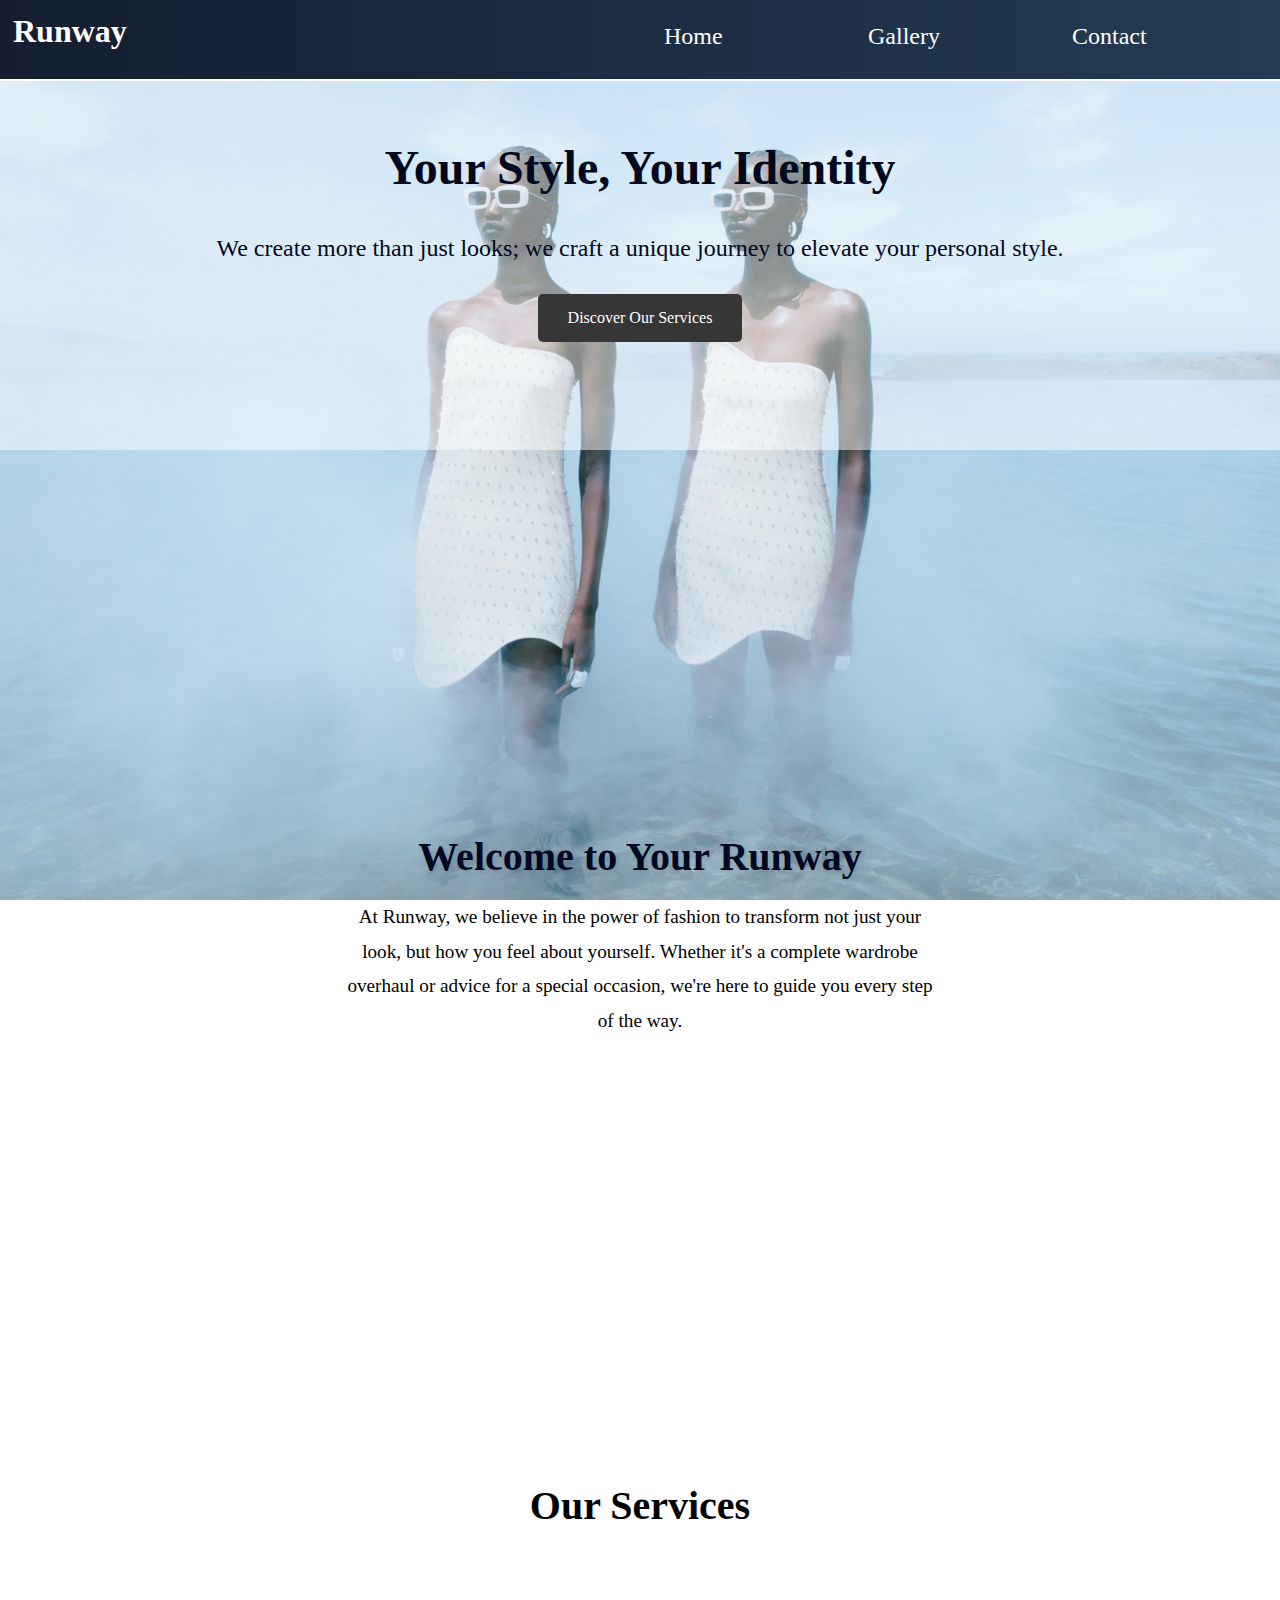
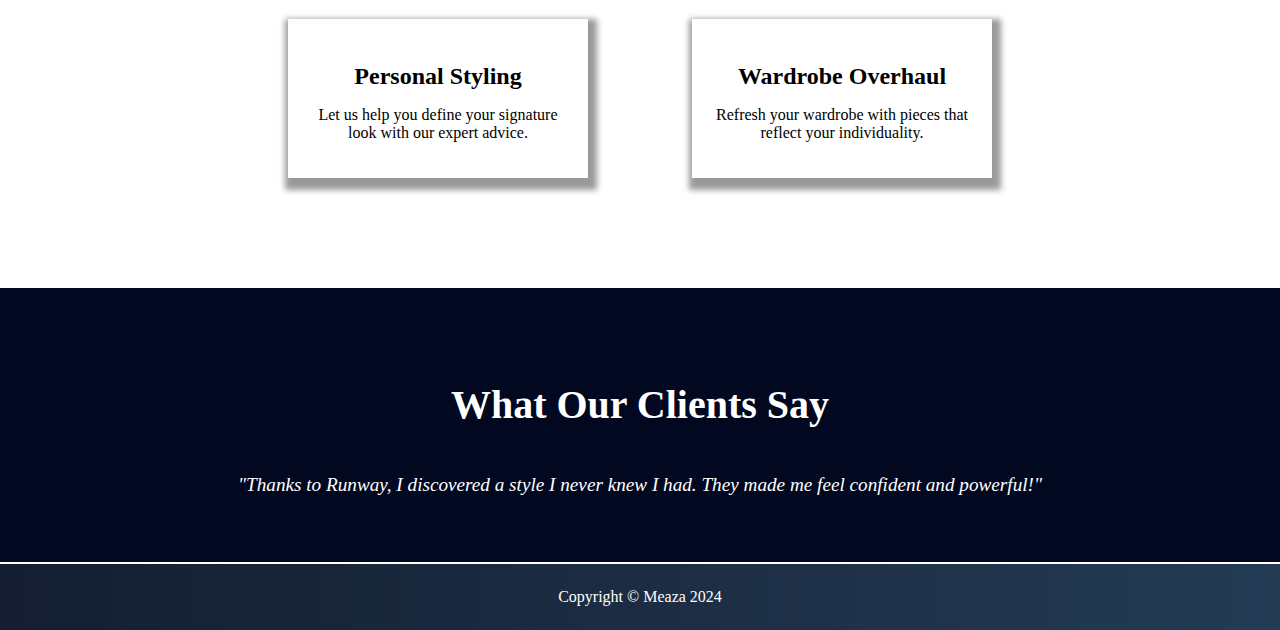
==== index.html @ 69cf2373 "fist commit" ====
<!DOCTYPE html>
<html lang="en">
<head>
    <meta charset="UTF-8">
    <meta name="viewport" content="width=device-width, initial-scale=1.0">
    <title>Web page</title>
    <link rel="stylesheet" href="./styles/master.css">
    <link rel="stylesheet" href="./styles/index.css">
</head>

<body>
    <header class="header">
        <h1 class="logo">Runway</h1>
        <nav class="navbar">
            <a href="./index.html">Home</a>
            <a href="./gallery.html">Gallery</a>
            <a href="./contact_page.html">Contact</a>
            <div class="dot"></div>
        </nav>
    </header>

    <main class="main-content">
        <section class="welcome-section">
            <h1>Your Style, Your Identity</h1>
            <p>We create more than just looks; we craft a unique journey to elevate your personal style.</p>
            <a href="contact_page.html" class="contact-button">Discover Our Services</a>
        </section>

        <section class="about-us">
            <h2>Welcome to Your Runway</h2>
            <p>At Runway, we believe in the power of fashion to transform not just your look, but how you feel about yourself. Whether it's a complete wardrobe overhaul or advice for a special occasion, we're here to guide you every step of the way.</p>
        </section>

        <section class="services">
            <h2>Our Services</h2>
            <div class="service-container">
                <a href="contact_page.html"><h3>Personal Styling</h3></a>
                <p>Let us help you define your signature look with our expert advice.</p>
            </div>

            <div class="service-container">
                <a href="gallery.html"><h3>Wardrobe Overhaul</h3></a>
                <p>Refresh your wardrobe with pieces that reflect your individuality.</p>
            </div>
        </section>

        <section class="testimonial">
            <h2>What Our Clients Say</h2>
            <blockquote>"Thanks to Runway, I discovered a style I never knew I had. They made me feel confident and powerful!"</blockquote>
        </section>
    </main>

    <footer class="footer">
        <p>Copyright &copy; Meaza 2024</p>
    </footer>
</body>
</html>
---- styles/master.css ----
* {
  box-sizing: border-box;
}


html {
  height: 100vh;
}


body {
  margin: 0;
  height: 100%;
}


.header {
  background: linear-gradient(to right, #141e30, #243b55);
  padding: 8px;
  position: fixed;
  top: 0;
  width: 100%;
  z-index: 1000;
  display: flex;
  justify-content: space-between;
  border-bottom: 2px solid white ;
}


.logo {
  color: white;
  margin-top: 5px;
  margin-left: 5px;
}


a {
  text-decoration: none;
}


.navbar {
  margin-top: 15px;
}


.navbar a {
  color: white;
  font-size: 1.5rem;
  font-weight: 500;
  display: inline-block;
  width: 200px;
}


.navbar a:hover {
  color: grey;
}


.navbar .dot {
  width: 8px;
  height: 8px;
  background: white;
  border-radius: 50%;
  opacity: 0;
  transition: all 0.2s ease-in-out;
}


.navbar a:nth-child(1):hover ~ .dot {
  transform: translateX(20px);
  opacity: 1;
}


.navbar a:nth-child(2):hover ~ .dot {
  transform: translateX(230px);
  opacity: 1;
}


.navbar a:nth-child(3):hover ~ .dot {
  transform: translateX(440px);
  opacity: 1;
}


.footer {
  background: linear-gradient(to right, #141e30, #243b55);
  color: white;
  text-align: center;
  padding: 8px;
  border-top: 2px solid white ;
}


@media (max-width: 768px) {
  
  .navbar {
    display: flex;
    gap: 16px;
  }

  .navbar a {
      font-size: 1rem;
      width: auto;
  }

  .Logo {
     margin: 0;
  }

  .footer {
      padding: 12px;
  }
}
---- styles/index.css ----
.main-content {
    background: url(../Bilder/images/2027-Innovation-3x2-Magazine-Article-Landscape-1688x1126-72ppi-2.jpg);
    background-attachment: fixed;
    background-size: cover;
    background-position: center;
}

.welcome-section {
    height: 50vh;
    text-align: center;
    color: #010820;
    background-color: rgba(255, 255, 255, 0.5);
    display: flex;
    justify-content: center;
    align-items: center;
    flex-direction: column;
}

.welcome-section h1 {
    margin-bottom: 8px;
    font-size: 3rem;
    font-family: Georgia, 'Times New Roman', Times, serif;
    font-weight: 550;
}

.welcome-section p {
    padding: 8px;
    font-size: 1.5rem;
}

.contact-button {
    background-color: rgb(54, 54, 54);
    color: white;
    padding: 15px 30px;
    font-size: 1rem;
    cursor: pointer;
    border-radius: 5px;
}

.contact-button:hover {
    background-color: grey;
}

.about-us {
    padding: 350px 50px;
    text-align: center;
    text-emphasis: initial;
}

.about-us h2 {
    font-family: Georgia, 'Times New Roman', Times, serif;
    font-size: 2.5rem;
    margin-bottom: 20px;
    color: #010820;
    text-shadow: 2px 2px 5px rgba(0, 0, 0, 0.1);
}

.about-us p {
    font-family: Georgia, 'Times New Roman', Times, serif;
    font-size: 1.2rem;
    line-height: 1.8;
    max-width: 50%;
    margin: 0 auto;
}

.services {
    background-color: rgb(255, 255, 255, 0.5);
    padding: 60px 20px;
    text-align: center;
}

.services h2 {
    font-size: 2.5rem;
    margin-bottom: 40px;
    color: black;
}

.service-container {
    background-color: #fff;
    padding: 20px;
    width: 300px;
    box-shadow: 3px 6px 6px 6px rgba(0, 0, 0, 0.4);
    display: inline-block;
    justify-content: space-around;
    margin: 50px;
}

.service-container h3 {
    font-size: 1.5rem;
    margin-bottom: 10px;
    color: black;
}

.service-container p {
    font-size: 1rem;
}

.testimonial {
    padding: 60px 20px;
    background-color: #010820;
    color: white;
    text-align: center;
}

.testimonial h2 {
    font-size: 2.5rem;
    margin-bottom: 40px;
}

blockquote {
    font-size: 1.2rem;
    font-style: italic;
    line-height: 1.8;
    margin: 0 auto;
}

@media (max-width: 768px) {
    .about-us p {
        max-width: 100%; 
        font-size: 1rem; 
    }

    .service-container {
        width: 100%; 
        margin: 20px 0;
    }

    .welcome-section h1 {
        font-size: 2rem; 
    }
}
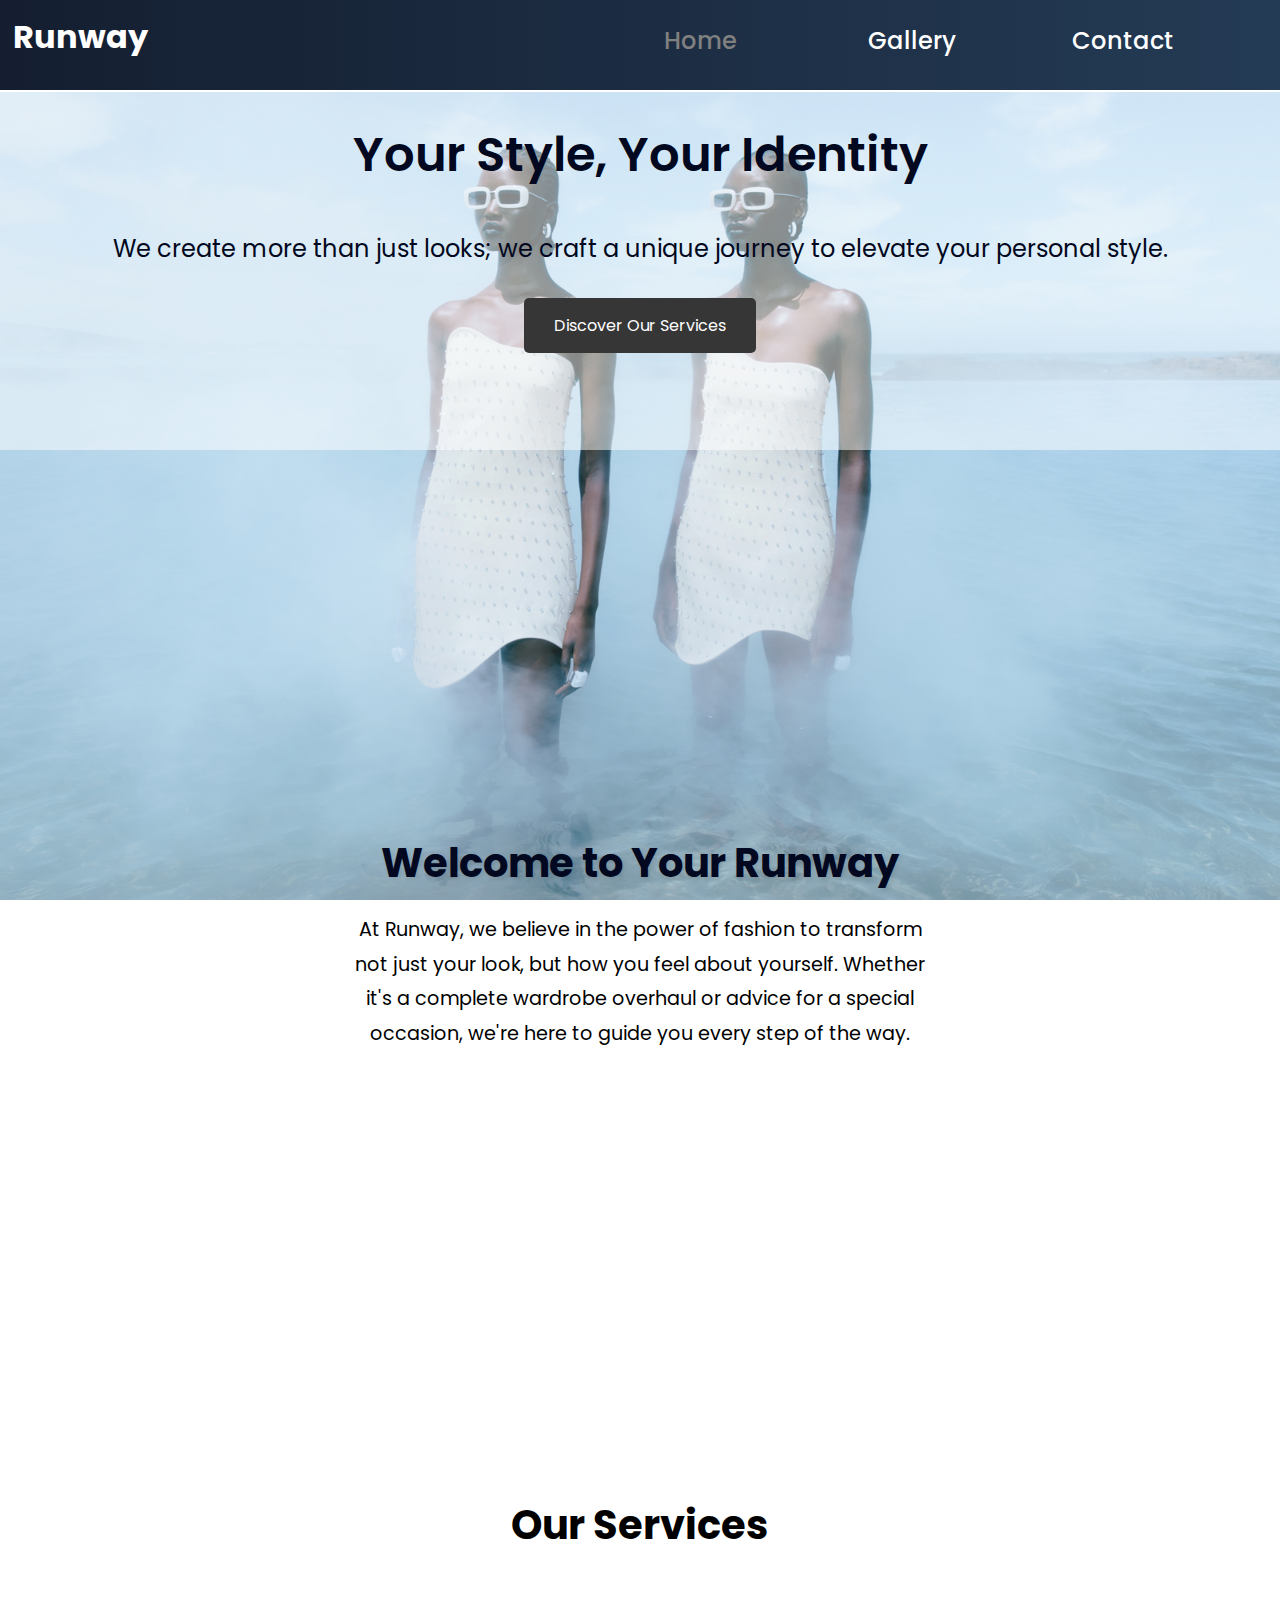
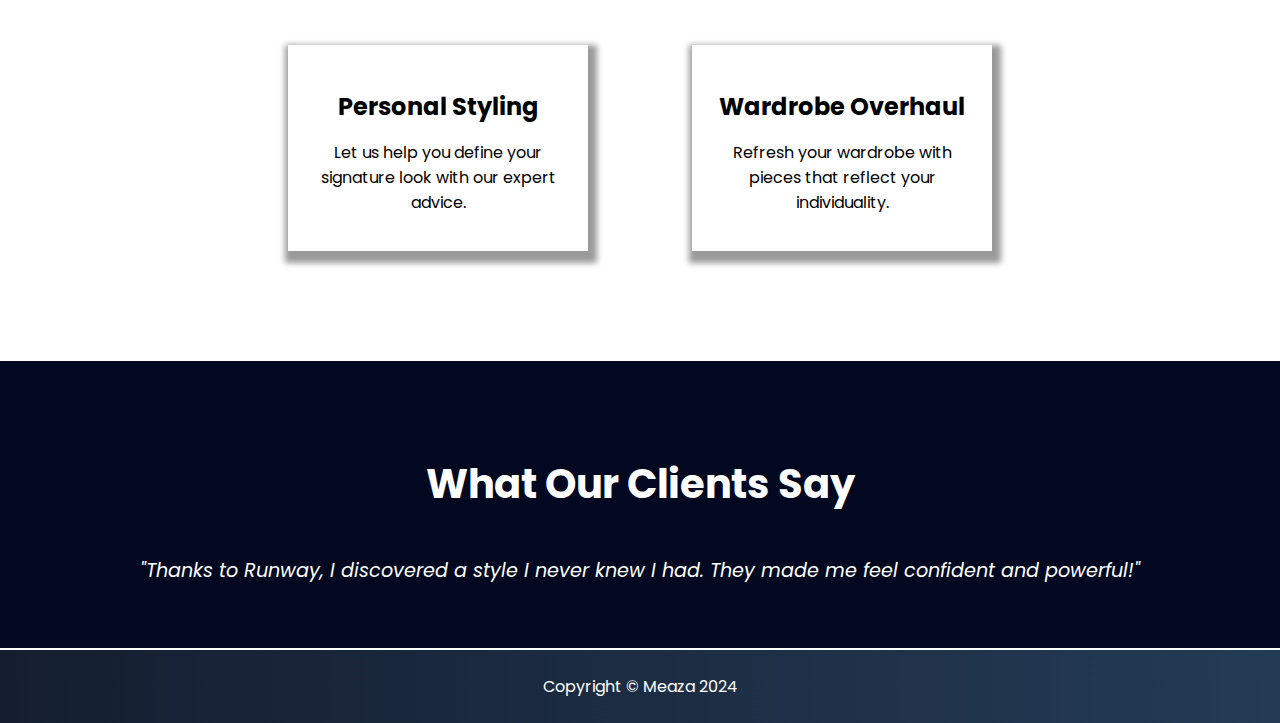
==== commit 0fe696f1: "Put som css styling" ====
--- a/index.html
+++ b/index.html
@@ -6,13 +6,16 @@
     <title>Web page</title>
     <link rel="stylesheet" href="./styles/master.css">
     <link rel="stylesheet" href="./styles/index.css">
+    <link rel="preconnect" href="https://fonts.googleapis.com">
+<link rel="preconnect" href="https://fonts.gstatic.com" crossorigin>
+<link href="https://fonts.googleapis.com/css2?family=Poppins:ital,wght@0,100;0,200;0,300;0,400;0,500;0,600;0,700;0,800;0,900;1,100;1,200;1,300;1,400;1,500;1,600;1,700;1,800;1,900&display=swap" rel="stylesheet">
 </head>
 
 <body>
     <header class="header">
         <h1 class="logo">Runway</h1>
         <nav class="navbar">
-            <a href="./index.html">Home</a>
+            <a href="./index.html" class="active">Home</a>
             <a href="./gallery.html">Gallery</a>
             <a href="./contact_page.html">Contact</a>
             <div class="dot"></div>
--- a/styles/master.css
+++ b/styles/master.css
@@ -10,6 +10,7 @@
 
 
 body {
+  font-family: "Poppins", sans-serif;
   margin: 0;
   height: 100%;
 }
@@ -58,6 +59,9 @@
   color: grey;
 }
 
+.navbar a.active {
+  color: grey;
+}
 
 .navbar .dot {
   width: 8px;
--- a/styles/index.css
+++ b/styles/index.css
@@ -1,3 +1,7 @@
+body {
+    font-family: "Poppins", sans-serif;
+}
+
 .main-content {
     background: url(../Bilder/images/2027-Innovation-3x2-Magazine-Article-Landscape-1688x1126-72ppi-2.jpg);
     background-attachment: fixed;
@@ -19,7 +23,6 @@
 .welcome-section h1 {
     margin-bottom: 8px;
     font-size: 3rem;
-    font-family: Georgia, 'Times New Roman', Times, serif;
     font-weight: 550;
 }
 
@@ -35,6 +38,7 @@
     font-size: 1rem;
     cursor: pointer;
     border-radius: 5px;
+    margin-bottom: 10px;
 }
 
 .contact-button:hover {
@@ -48,7 +52,6 @@
 }
 
 .about-us h2 {
-    font-family: Georgia, 'Times New Roman', Times, serif;
     font-size: 2.5rem;
     margin-bottom: 20px;
     color: #010820;
@@ -56,7 +59,6 @@
 }
 
 .about-us p {
-    font-family: Georgia, 'Times New Roman', Times, serif;
     font-size: 1.2rem;
     line-height: 1.8;
     max-width: 50%;
@@ -115,6 +117,11 @@
 }
 
 @media (max-width: 768px) {
+    .main-content {
+        padding-top: 70px;
+    }
+
+
     .about-us p {
         max-width: 100%; 
         font-size: 1rem; 
@@ -127,5 +134,6 @@
 
     .welcome-section h1 {
         font-size: 2rem; 
+        padding: 10px;
     }
-}
+}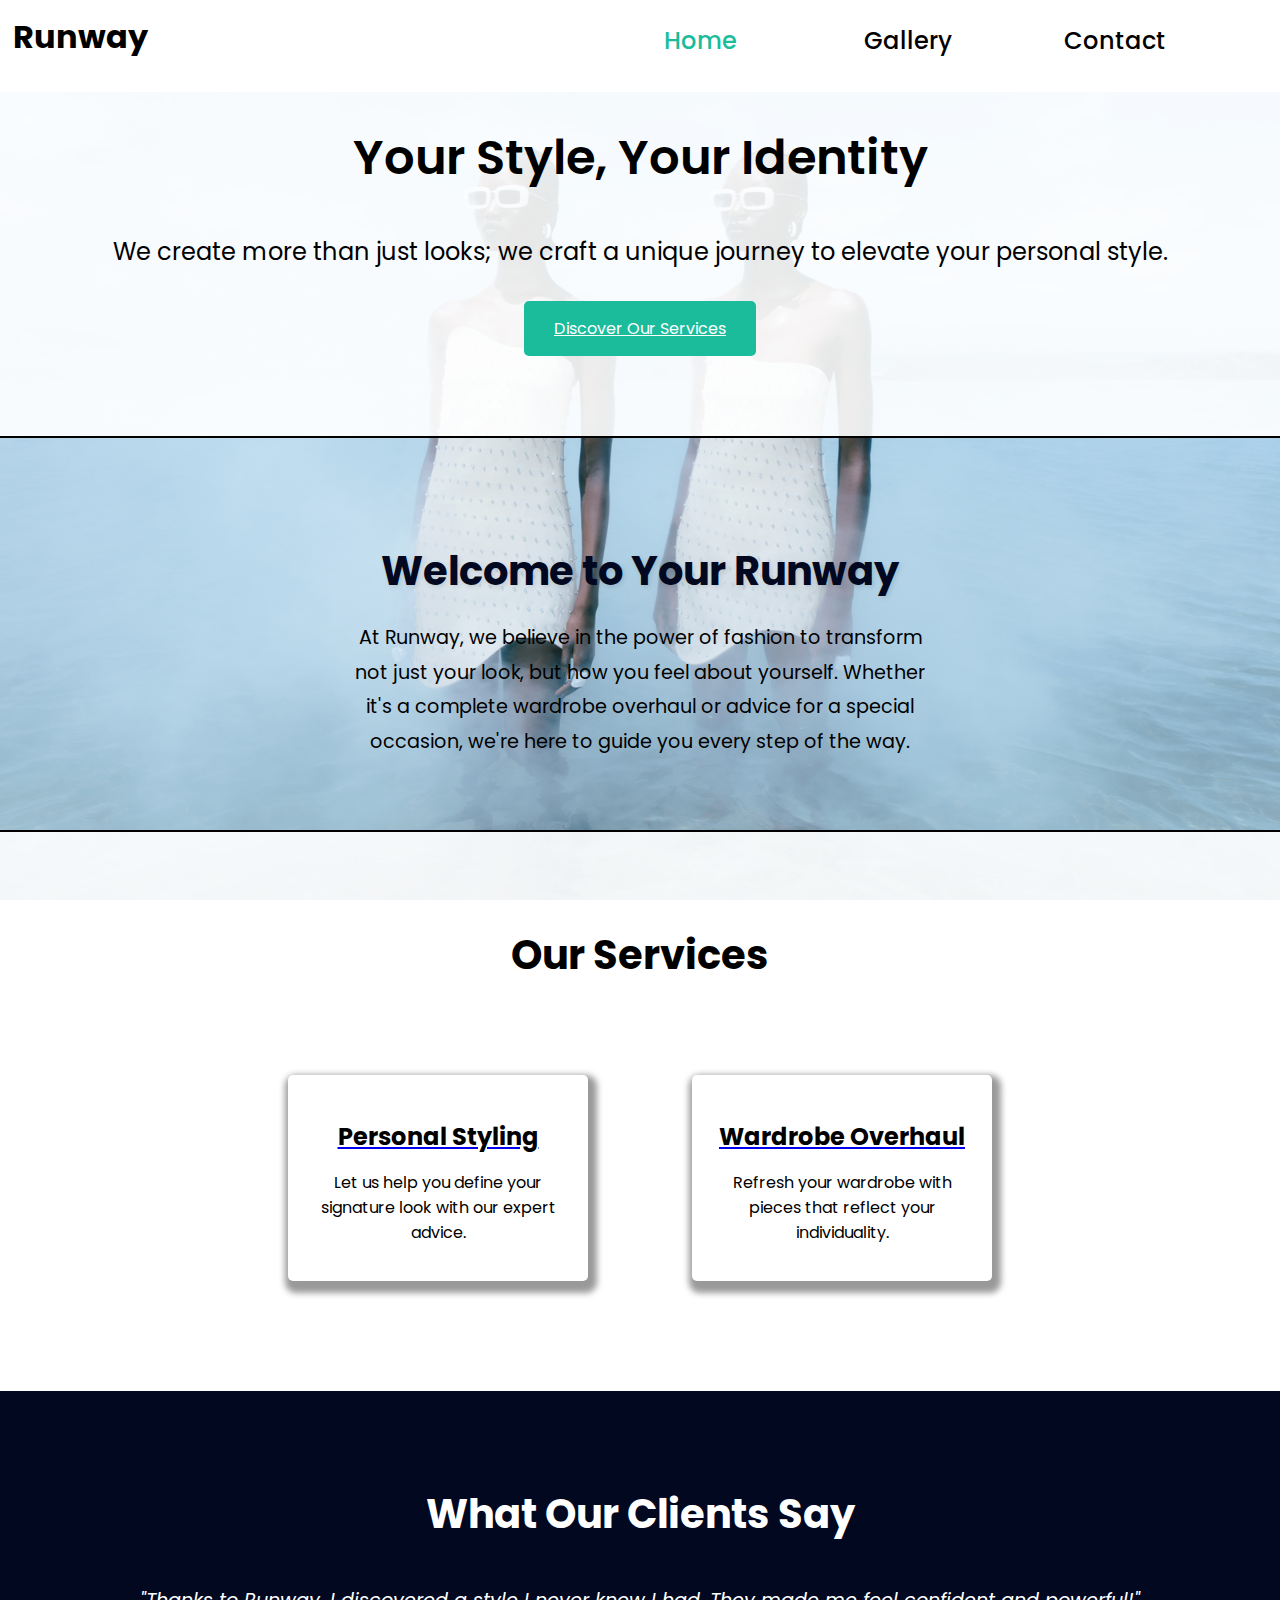
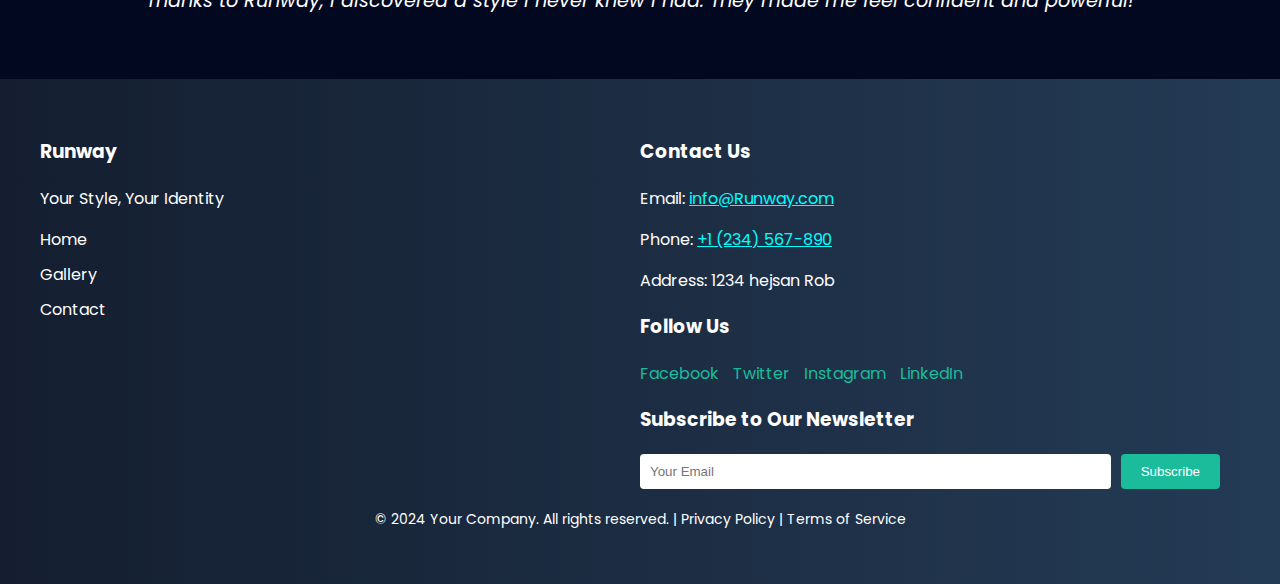
==== commit 80389eaa: "New styling and more pics" ====
--- a/index.html
+++ b/index.html
@@ -7,8 +7,8 @@
     <link rel="stylesheet" href="./styles/master.css">
     <link rel="stylesheet" href="./styles/index.css">
     <link rel="preconnect" href="https://fonts.googleapis.com">
-<link rel="preconnect" href="https://fonts.gstatic.com" crossorigin>
-<link href="https://fonts.googleapis.com/css2?family=Poppins:ital,wght@0,100;0,200;0,300;0,400;0,500;0,600;0,700;0,800;0,900;1,100;1,200;1,300;1,400;1,500;1,600;1,700;1,800;1,900&display=swap" rel="stylesheet">
+    <link rel="preconnect" href="https://fonts.gstatic.com" crossorigin>
+    <link href="https://fonts.googleapis.com/css2?family=Poppins:wght@100;200;300;400;500;600;700;800;900&display=swap" rel="stylesheet">
 </head>
 
 <body>
@@ -54,7 +54,44 @@
     </main>
 
     <footer class="footer">
-        <p>Copyright &copy; Meaza 2024</p>
+        <div class="footer-container">
+            <div class="footer-left">
+                <h3>Runway</h3>
+                <p>Your Style, Your Identity</p>
+                <nav class="footer-nav">
+                    <ul>
+                        <li><a href="index.html">Home</a></li>
+                        <li><a href="gallery.html">Gallery</a></li>
+                        <li><a href="contact.html">Contact</a></li>
+                    </ul>
+                </nav>
+            </div>
+            
+            <div class="footer-right">
+                <h3>Contact Us</h3>
+                <p>Email: <a href="mailto:info@yourcompany.com">info@Runway.com</a></p>
+                <p>Phone: <a href="tel:+123456789">+1 (234) 567-890</a></p>
+                <p>Address: 1234 hejsan Rob</p>
+                
+                <h3>Follow Us</h3>
+                <div class="social-icons">
+                    <a href="#">Facebook</a>
+                    <a href="#">Twitter</a>
+                    <a href="#">Instagram</a>
+                    <a href="#">LinkedIn</a>
+                </div>
+                
+                <h3>Subscribe to Our Newsletter</h3>
+                <form class="subscribe-form">
+                    <input type="email" placeholder="Your Email" required>
+                    <button type="submit">Subscribe</button>
+                </form>
+            </div>
+        </div>
+          
+        <div class="footer-bottom">
+            <p>&copy; 2024 Your Company. All rights reserved. | <a href="#">Privacy Policy</a> | <a href="#">Terms of Service</a></p>
+        </div>
     </footer>
 </body>
 </html>
--- a/styles/master.css
+++ b/styles/master.css
@@ -1,13 +1,10 @@
-
 * {
   box-sizing: border-box;
 }
 
-
 html {
   height: 100vh;
 }
-
 
 body {
   font-family: "Poppins", sans-serif;
@@ -15,52 +12,44 @@
   height: 100%;
 }
 
-
 .header {
-  background: linear-gradient(to right, #141e30, #243b55);
-  padding: 8px;
   position: fixed;
   top: 0;
-  width: 100%;
   z-index: 1000;
   display: flex;
   justify-content: space-between;
-  border-bottom: 2px solid white ;
+  width: 100%;
+  padding: 8px;
+  background-color: #fff;
+  border-bottom: 2px solid white;
 }
 
-
 .logo {
-  color: white;
   margin-top: 5px;
   margin-left: 5px;
+  color: black;
 }
 
+.navbar {
+  display: flex;
+  margin-top: 15px;
+}
 
-a {
+.navbar a {
+  display: inline-block;
+  font-size: 1.5rem;
+  font-weight: 500;
+  width: 200px;
+  color: black;
   text-decoration: none;
 }
 
-
-.navbar {
-  margin-top: 15px;
-}
-
-
-.navbar a {
-  color: white;
-  font-size: 1.5rem;
-  font-weight: 500;
-  display: inline-block;
-  width: 200px;
-}
-
-
 .navbar a:hover {
-  color: grey;
+  color: #1abc9c;
 }
 
 .navbar a.active {
-  color: grey;
+  color: #1abc9c;
 }
 
 .navbar .dot {
@@ -72,51 +61,125 @@
   transition: all 0.2s ease-in-out;
 }
 
-
 .navbar a:nth-child(1):hover ~ .dot {
   transform: translateX(20px);
   opacity: 1;
 }
-
 
 .navbar a:nth-child(2):hover ~ .dot {
   transform: translateX(230px);
   opacity: 1;
 }
 
-
 .navbar a:nth-child(3):hover ~ .dot {
   transform: translateX(440px);
   opacity: 1;
 }
 
-
-.footer {
+footer {
   background: linear-gradient(to right, #141e30, #243b55);
-  color: white;
-  text-align: center;
-  padding: 8px;
-  border-top: 2px solid white ;
+  color: #fff;
+  padding: 40px 20px;
 }
 
+.footer-container {
+  max-width: 1200px;
+  margin: 0 auto;
+  display: flex;
+  justify-content: space-between;
+  flex-wrap: wrap;
+}
+
+.footer-right a {
+  color: aqua;
+}
+
+.footer-left,
+.footer-right {
+  flex: 1;
+  min-width: 250px;
+  margin-right: 20px;
+}
+
+.footer-left h3,
+.footer-right h3 {
+  margin-bottom: 20px;
+}
+
+.footer-nav ul {
+  list-style: none;
+  padding: 0;
+}
+
+.footer-nav li {
+  margin-bottom: 10px;
+}
+
+.footer-nav a {
+  color: #fff;
+  text-decoration: none;
+  transition: color 0.3s;
+}
+
+.footer-nav a:hover {
+  color: #1abc9c;
+}
+
+.social-icons a {
+  color: #1abc9c;
+  margin-right: 10px;
+  text-decoration: none;
+}
+
+.subscribe-form {
+  display: flex;
+  margin-top: 10px;
+}
+
+.subscribe-form input {
+  padding: 10px;
+  border-radius: 4px;
+  border: none;
+  flex: 1;
+}
+
+.subscribe-form button {
+  background-color: #1abc9c;
+  color: #fff;
+  border: none;
+  padding: 10px 20px;
+  border-radius: 4px;
+  cursor: pointer;
+  margin-left: 10px;
+}
+
+.subscribe-form button:hover {
+  background-color: #16a085;
+}
+
+.footer-bottom {
+  text-align: center;
+  margin-top: 20px;
+  font-size: 14px;
+}
+
+.footer-bottom a {
+  color: #fff;
+  text-decoration: none;
+}
+
+.footer-bottom a:hover {
+  text-decoration: underline;
+}
 
 @media (max-width: 768px) {
-  
   .navbar {
     display: flex;
     gap: 16px;
   }
 
   .navbar a {
-      font-size: 1rem;
-      width: auto;
+    font-size: 1rem;
+    width: auto;
   }
-
-  .Logo {
-     margin: 0;
-  }
-
-  .footer {
-      padding: 12px;
-  }
-}+}
--- a/styles/index.css
+++ b/styles/index.css
@@ -3,21 +3,23 @@
 }
 
 .main-content {
-    background: url(../Bilder/images/2027-Innovation-3x2-Magazine-Article-Landscape-1688x1126-72ppi-2.jpg);
+    background: url(../images/2027-Innovation-3x2-Magazine-Article-Landscape-1688x1126-72ppi-2.jpg);
     background-attachment: fixed;
     background-size: cover;
     background-position: center;
 }
 
 .welcome-section {
-    height: 50vh;
+    padding: 70px;
     text-align: center;
-    color: #010820;
-    background-color: rgba(255, 255, 255, 0.5);
+    color: black;
+    background-color: rgba(255, 255, 255, 0.9);
     display: flex;
     justify-content: center;
     align-items: center;
     flex-direction: column;
+    margin-top: 20px;
+    border-bottom: 2px solid black;
 }
 
 .welcome-section h1 {
@@ -32,7 +34,7 @@
 }
 
 .contact-button {
-    background-color: rgb(54, 54, 54);
+    background-color: #1abc9c;
     color: white;
     padding: 15px 30px;
     font-size: 1rem;
@@ -46,9 +48,8 @@
 }
 
 .about-us {
-    padding: 350px 50px;
+    padding: 70px 50px;
     text-align: center;
-    text-emphasis: initial;
 }
 
 .about-us h2 {
@@ -66,9 +67,10 @@
 }
 
 .services {
-    background-color: rgb(255, 255, 255, 0.5);
+    background-color: rgba(255, 255, 255, 0.9);
     padding: 60px 20px;
     text-align: center;
+    border-top: 2px solid black;
 }
 
 .services h2 {
@@ -85,6 +87,7 @@
     display: inline-block;
     justify-content: space-around;
     margin: 50px;
+    border-radius: 5px;
 }
 
 .service-container h3 {
@@ -121,7 +124,6 @@
         padding-top: 70px;
     }
 
-
     .about-us p {
         max-width: 100%; 
         font-size: 1rem; 
@@ -136,4 +138,4 @@
         font-size: 2rem; 
         padding: 10px;
     }
-}+}
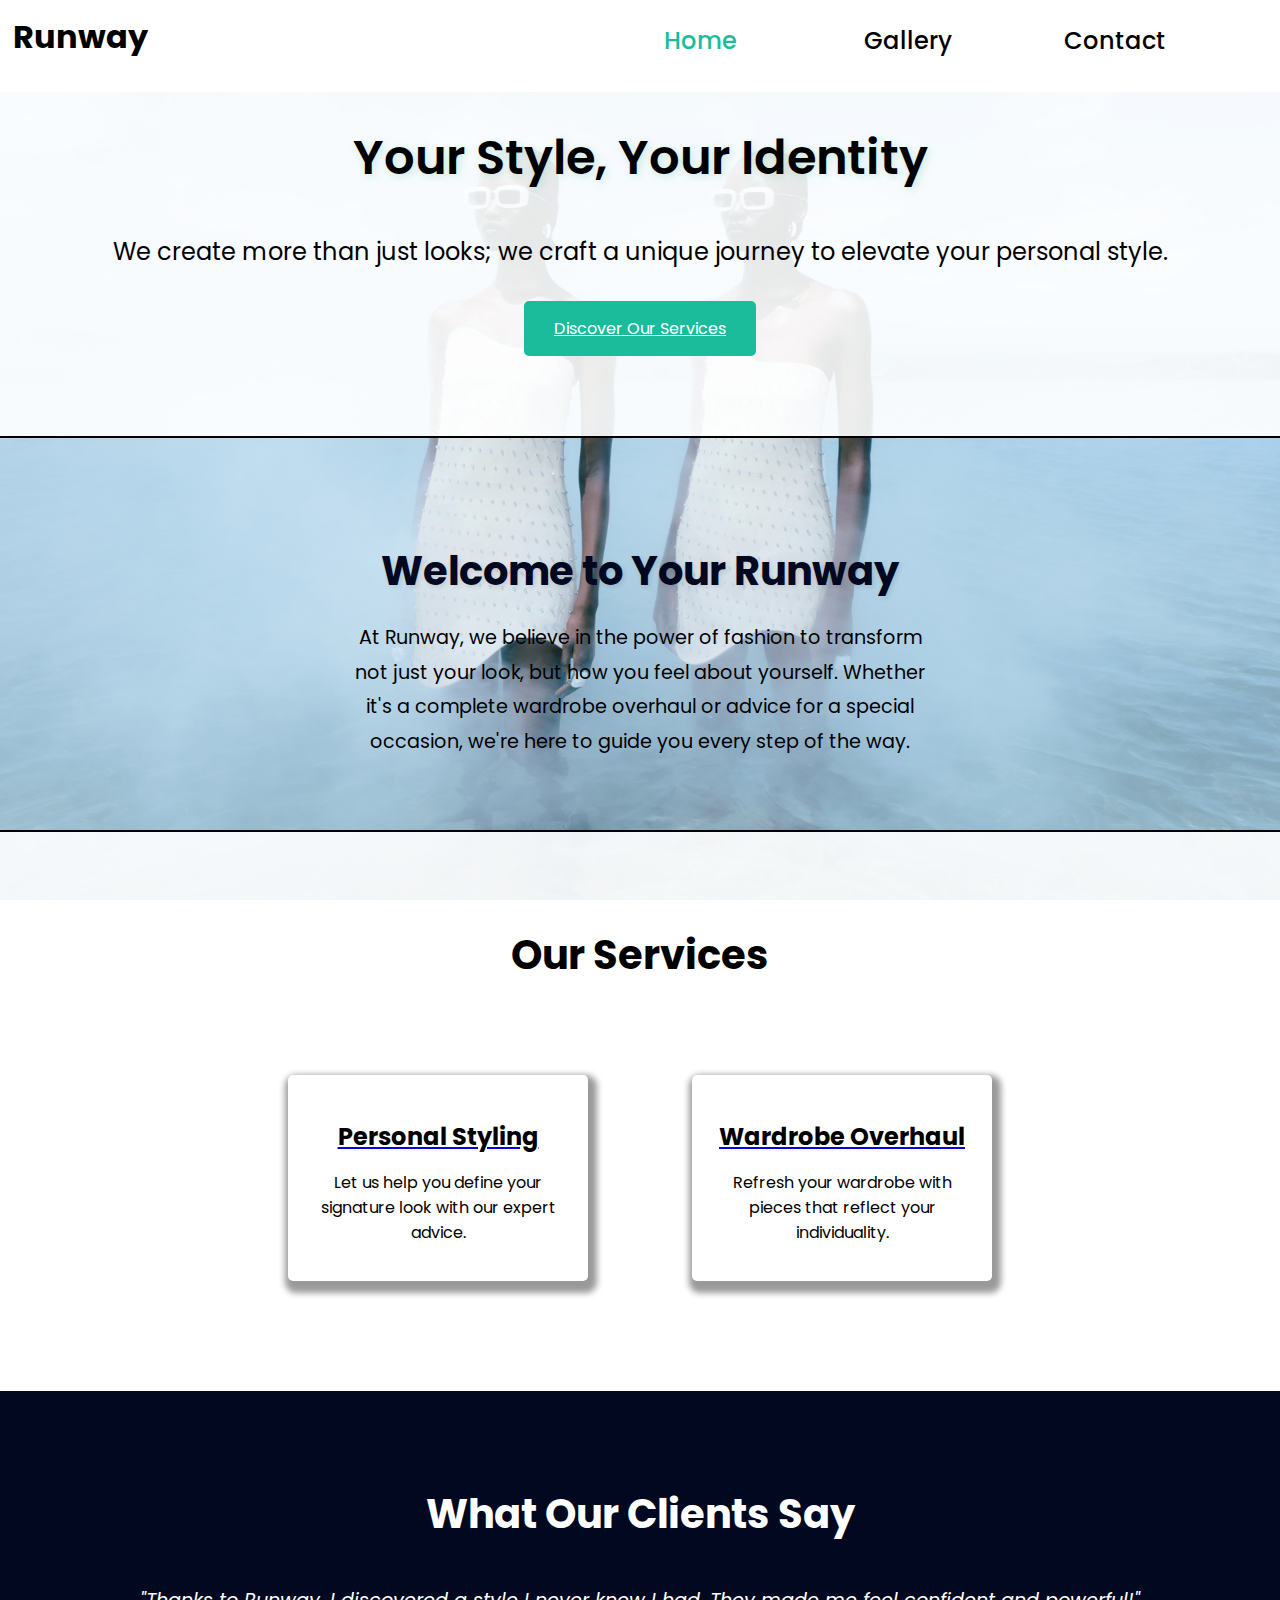
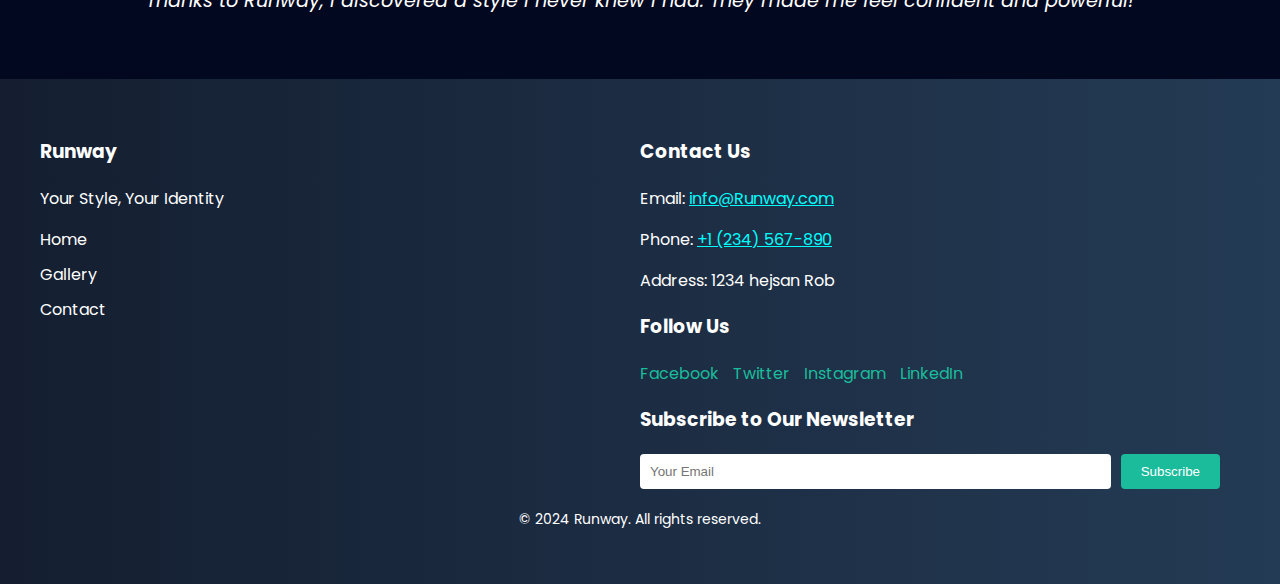
==== commit 6ab7e521: "." ====
--- a/index.html
+++ b/index.html
@@ -90,7 +90,7 @@
         </div>
           
         <div class="footer-bottom">
-            <p>&copy; 2024 Your Company. All rights reserved. | <a href="#">Privacy Policy</a> | <a href="#">Terms of Service</a></p>
+            <p>&copy; 2024 Runway. All rights reserved.</p>
         </div>
     </footer>
 </body>
--- a/styles/index.css
+++ b/styles/index.css
@@ -26,6 +26,7 @@
     margin-bottom: 8px;
     font-size: 3rem;
     font-weight: 550;
+    text-shadow: 2px 2px 8px rgba(133, 206, 178, 0.4);
 }
 
 .welcome-section p {
